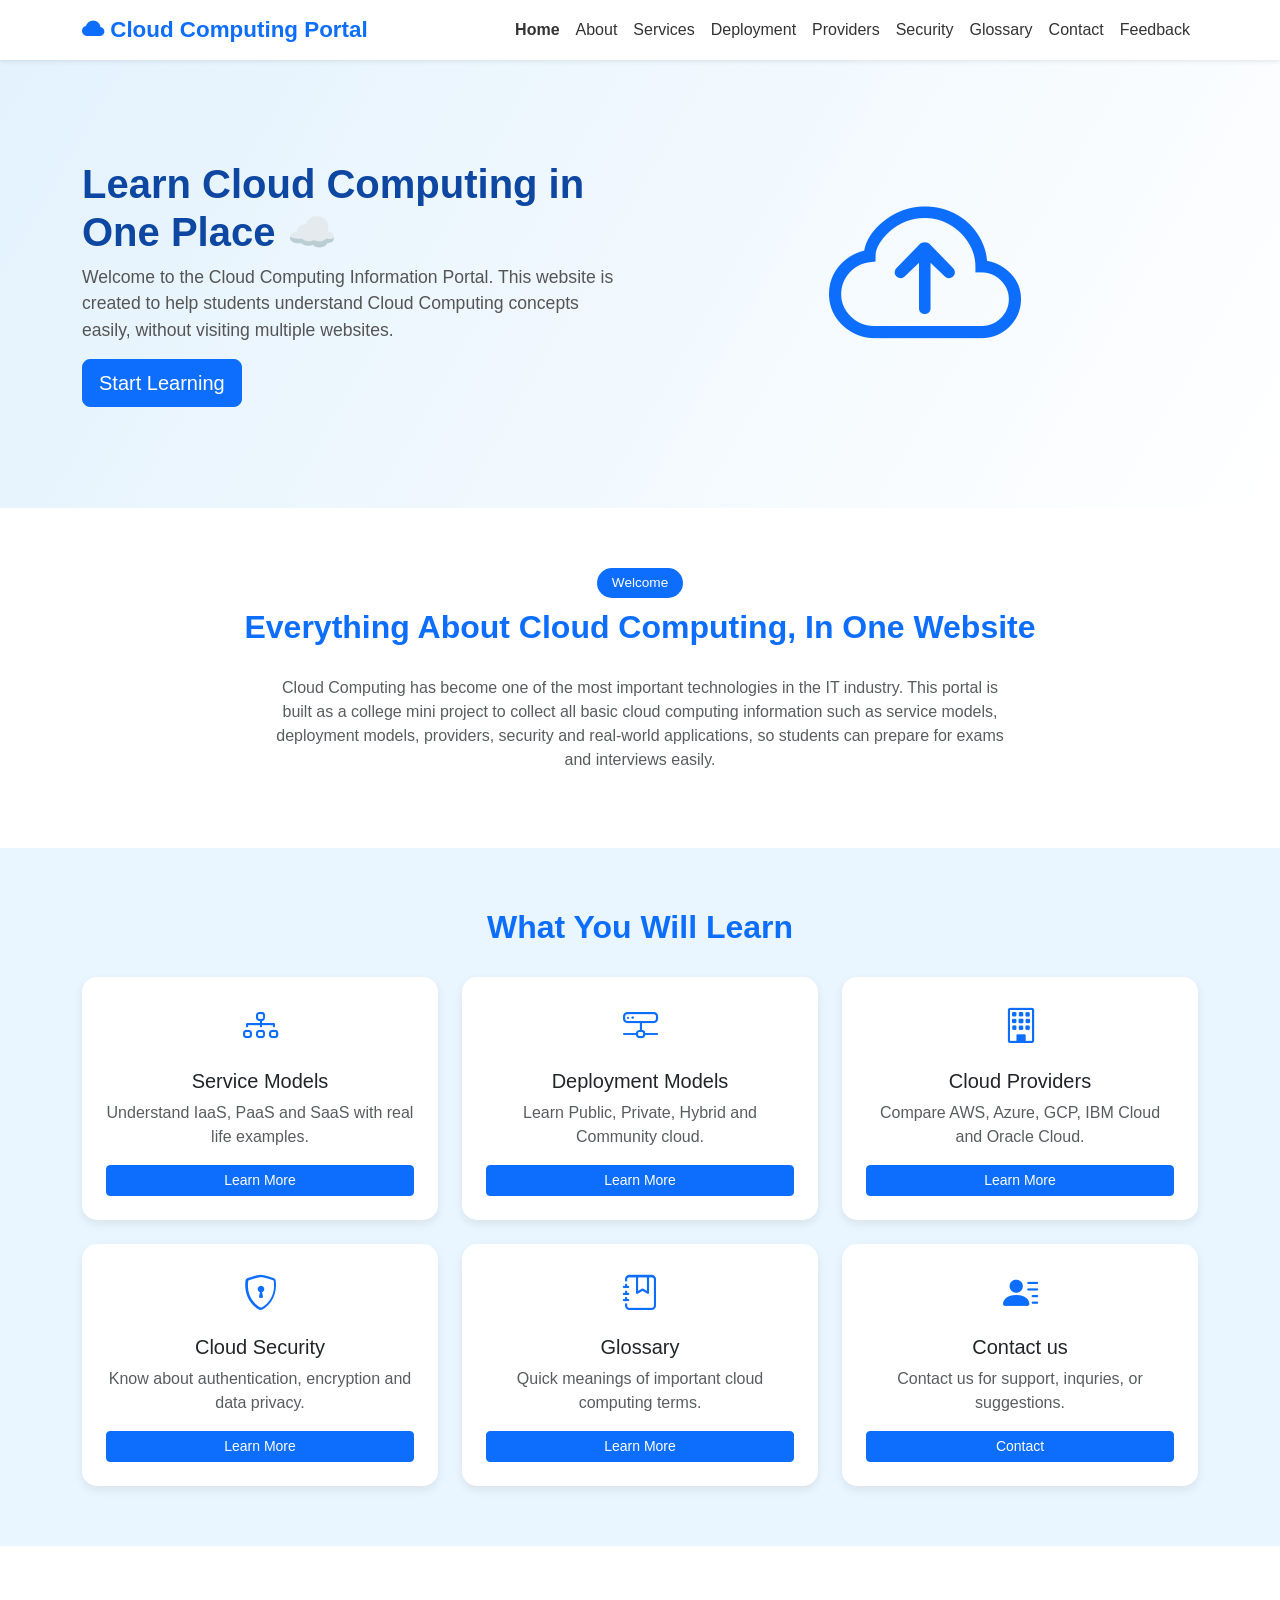
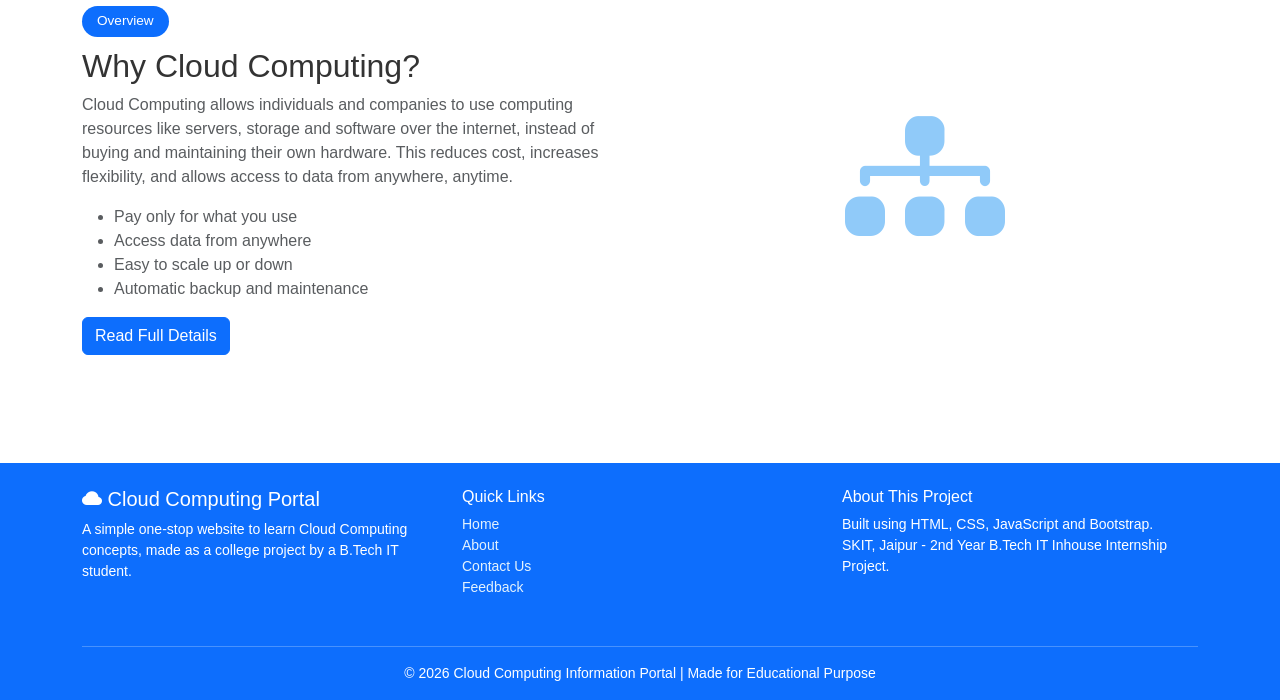
==== index.html @ cf0a2d75 "Add files via upload" ====
<!DOCTYPE html>
<html lang="en">
<head>
    <meta charset="UTF-8">
    <meta name="viewport" content="width=device-width, initial-scale=1.0">
    <title>Home | Cloud Computing Portal</title>

    <link href="https://cdn.jsdelivr.net/npm/bootstrap@5.3.3/dist/css/bootstrap.min.css" rel="stylesheet">
    <link rel="stylesheet" href="https://cdn.jsdelivr.net/npm/bootstrap-icons@1.11.3/font/bootstrap-icons.css">
    <link rel="stylesheet" href="style.css">
</head>
<body>

<nav class="navbar navbar-expand-lg navbar-light bg-white shadow-sm sticky-top">
    <div class="container">
        <a class="navbar-brand fw-bold text-primary" href="index.html">
            <i class="bi bi-cloud-fill"></i> Cloud Computing Portal
        </a>
        <button class="navbar-toggler" type="button" data-bs-toggle="collapse" data-bs-target="#mainNavbar">
            <span class="navbar-toggler-icon"></span>
        </button>

        <div class="collapse navbar-collapse" id="mainNavbar">
            <ul class="navbar-nav ms-auto mb-2 mb-lg-0">
                <li class="nav-item"><a class="nav-link" href="index.html">Home</a></li>
                <li class="nav-item"><a class="nav-link" href="about.html">About</a></li>
                <li class="nav-item"><a class="nav-link" href="services.html">Services</a></li>
                <li class="nav-item"><a class="nav-link" href="deployment.html">Deployment</a></li>
                <li class="nav-item"><a class="nav-link" href="providers.html">Providers</a></li>
                <li class="nav-item"><a class="nav-link" href="security.html">Security</a></li>
                <li class="nav-item"><a class="nav-link" href="glossary.html">Glossary</a></li>
                <li class="nav-item"><a class="nav-link" href="contact.html">Contact</a></li>
                <li class="nav-item"><a class="nav-link" href="feedback.html">Feedback</a></li>
            </ul>
        </div>
    </div>
</nav>

<section class="hero-section">
    <div class="container">
        <div class="row align-items-center">
            <div class="col-lg-6">
                <h1>Learn Cloud Computing in One Place ☁️</h1>
                <p>Welcome to the Cloud Computing Information Portal. This website is created to help students understand Cloud Computing concepts easily, without visiting multiple websites.</p>
                <a href="about.html" class="btn btn-primary btn-lg me-2">Start Learning</a>
            </div>
            <div class="col-lg-6 text-center mt-4 mt-lg-0">
                <i class="bi bi-cloud-arrow-up" style="font-size: 12rem; color:#0d6efd;"></i>
            </div>
        </div>
    </div>
</section>

<section class="section-padding">
    <div class="container text-center">
        <span class="topic-badge">Welcome</span>
        <h2 class="section-title">Everything About Cloud Computing, In One Website</h2>
        <p class="text-muted col-lg-8 mx-auto">
            Cloud Computing has become one of the most important technologies in the IT industry.
            This portal is built as a college mini project to collect all basic cloud computing
            information such as service models, deployment models, providers, security and
            real-world applications, so students can prepare for exams and interviews easily.
        </p>
    </div>
</section>

<section class="section-padding bg-light-blue">
    <div class="container">
        <h2 class="section-title">What You Will Learn</h2>
        <div class="row g-4">

            <div class="col-md-4">
                <div class="card h-100 p-4 text-center">
                    <i class="bi bi-diagram-3 feature-icon"></i>
                    <h5>Service Models</h5>
                    <p class="text-muted">Understand IaaS, PaaS and SaaS with real life examples.</p>
                    <a href="services.html" class="btn btn-sm btn-primary mt-auto">Learn More</a>
                </div>
            </div>

            <div class="col-md-4">
                <div class="card h-100 p-4 text-center">
                    <i class="bi bi-hdd-network feature-icon"></i>
                    <h5>Deployment Models</h5>
                    <p class="text-muted">Learn Public, Private, Hybrid and Community cloud.</p>
                    <a href="deployment.html" class="btn btn-sm btn-primary mt-auto">Learn More</a>
                </div>
            </div>

            <div class="col-md-4">
                <div class="card h-100 p-4 text-center">
                    <i class="bi bi-building feature-icon"></i>
                    <h5>Cloud Providers</h5>
                    <p class="text-muted">Compare AWS, Azure, GCP, IBM Cloud and Oracle Cloud.</p>
                    <a href="providers.html" class="btn btn-sm btn-primary mt-auto">Learn More</a>
                </div>
            </div>

            <div class="col-md-4">
                <div class="card h-100 p-4 text-center">
                    <i class="bi bi-shield-lock feature-icon"></i>
                    <h5>Cloud Security</h5>
                    <p class="text-muted">Know about authentication, encryption and data privacy.</p>
                    <a href="security.html" class="btn btn-sm btn-primary mt-auto">Learn More</a>
                </div>
            </div>

            <div class="col-md-4">
                <div class="card h-100 p-4 text-center">
                    <i class="bi bi-journal-bookmark feature-icon"></i>
                    <h5>Glossary</h5>
                    <p class="text-muted">Quick meanings of important cloud computing terms.</p>
                    <a href="glossary.html" class="btn btn-sm btn-primary mt-auto">Learn More</a>
                </div>
            </div>

            <div class="col-md-4">
                <div class="card h-100 p-4 text-center">
                    <i class="bi bi-person-lines-fill feature-icon"></i>
                    <h5>Contact us</h5>
                    <p class="text-muted">Contact us for support, inquries, or suggestions.</p>
                    <a href="contact.html" class="btn btn-sm btn-primary mt-auto">Contact</a>
                </div>
            </div>

        </div>
    </div>
</section>

<section class="section-padding">
    <div class="container">
        <div class="row align-items-center">
            <div class="col-lg-6">
                <span class="topic-badge">Overview</span>
                <h2>Why Cloud Computing?</h2>
                <p class="text-muted">
                    Cloud Computing allows individuals and companies to use computing resources like
                    servers, storage and software over the internet, instead of buying and maintaining
                    their own hardware. This reduces cost, increases flexibility, and allows access to
                    data from anywhere, anytime.
                </p>
                <ul class="text-muted">
                    <li>Pay only for what you use</li>
                    <li>Access data from anywhere</li>
                    <li>Easy to scale up or down</li>
                    <li>Automatic backup and maintenance</li>
                </ul>
                <a href="about.html" class="btn btn-primary">Read Full Details</a>
            </div>
            <div class="col-lg-6 text-center mt-4 mt-lg-0">
                <i class="bi bi-diagram-3-fill" style="font-size: 10rem; color:#90caf9;"></i>
            </div>
        </div>
    </div>
</section>

<footer class="footer-section bg-primary text-white mt-5 pt-4 pb-3">
    <div class="container">
        <div class="row">
            <div class="col-md-4 mb-3">
                <h5><i class="bi bi-cloud-fill"></i> Cloud Computing Portal</h5>
                <p class="small">A simple one-stop website to learn Cloud Computing concepts, made as a college project by a B.Tech IT student.</p>
            </div>
            <div class="col-md-4 mb-3">
                <h6>Quick Links</h6>
                <ul class="list-unstyled small">
                    <li><a href="index.html" class="footer-link">Home</a></li>
                    <li><a href="about.html" class="footer-link">About </a></li>
                    <li><a href="contact.html" class="footer-link">Contact Us</a></li>
                    <li><a href="feedback.html" class="footer-link">Feedback</a></li>
                </ul>
            </div>
            <div class="col-md-4 mb-3">
                <h6>About This Project</h6>
                <p class="small mb-0">Built using HTML, CSS, JavaScript and Bootstrap.</p>
                <p class="small">SKIT, Jaipur - 2nd Year B.Tech IT Inhouse Internship Project.</p>
            </div>
        </div>
        <hr class="border-light">
        <p class="text-center small mb-0">&copy; 2026 Cloud Computing Information Portal | Made for Educational Purpose</p>
    </div>
</footer>

<script src="https://cdn.jsdelivr.net/npm/bootstrap@5.3.3/dist/js/bootstrap.bundle.min.js"></script>
<script src="script.js"></script>

</body>
</html>
---- style.css ----
body {
    background-color: #ffffff;
    font-family: 'Segoe UI', Arial, sans-serif;
    color: #333333;
}


.section-padding {
    padding-top: 60px;
    padding-bottom: 60px;
}

.bg-light-blue {
    background-color: #eaf6ff;
}

.section-title {
    font-weight: 700;
    color: #0d6efd;
    margin-bottom: 30px;
    text-align: center;
}


.hero-section {
    background: linear-gradient(120deg, #e3f2fd 0%, #ffffff 100%);
    padding: 80px 0;
}

.hero-section h1 {
    font-weight: 800;
    color: #0d47a1;
}

.hero-section p {
    color: #555555;
    font-size: 1.1rem;
}


.card {
    border: none;
    border-radius: 15px;
    box-shadow: 0 4px 10px rgba(0, 0, 0, 0.08);
    transition: transform 0.25s ease, box-shadow 0.25s ease;
}

.card:hover {
    transform: translateY(-6px);
    box-shadow: 0 8px 18px rgba(0, 0, 0, 0.15);
}

.feature-icon {
    font-size: 2.2rem;
    color: #0d6efd;
    margin-bottom: 15px;
}


.navbar-brand {
    font-size: 1.4rem;
}

.nav-link {
    color: #333333 !important;
    font-weight: 500;
}

.nav-link:hover {
    color: #0d6efd !important;
}


.footer-link {
    color: #e3f2fd;
    text-decoration: none;
}

.footer-link:hover {
    color: #ffffff;
    text-decoration: underline;
}


.topic-badge {
    background-color: #0d6efd;
    color: #fff;
    border-radius: 20px;
    padding: 5px 15px;
    font-size: 0.85rem;
    display: inline-block;
    margin-bottom: 10px;
}


.provider-logo {
    font-size: 2.5rem;
    margin-bottom: 10px;
}


.glossary-term {
    color: #0d47a1;
    font-weight: 700;
}


#searchBox {
    border-radius: 25px;
    padding: 12px 20px;
}

.search-result-card {
    border-left: 5px solid #0d6efd;
}


.quiz-question {
    font-weight: 600;
    color: #0d47a1;
}

.quiz-option {
    cursor: pointer;
}

#quizScoreBox {
    display: none;
}


form label {
    font-weight: 600;
    color: #0d47a1;
}

.form-control:focus {
    border-color: #0d6efd;
    box-shadow: 0 0 0 0.2rem rgba(13, 110, 253, 0.15);
}


.fade-in {
    animation: fadeIn 0.8s ease-in;
}

@keyframes fadeIn {
    from {
        opacity: 0;
        transform: translateY(15px);
    }

    to {
        opacity: 1;
        transform: translateY(0);
    }
}


@media (max-width: 576px) {
    .hero-section {
        padding: 50px 0;
    }

    .hero-section h1 {
        font-size: 1.8rem;
    }
}
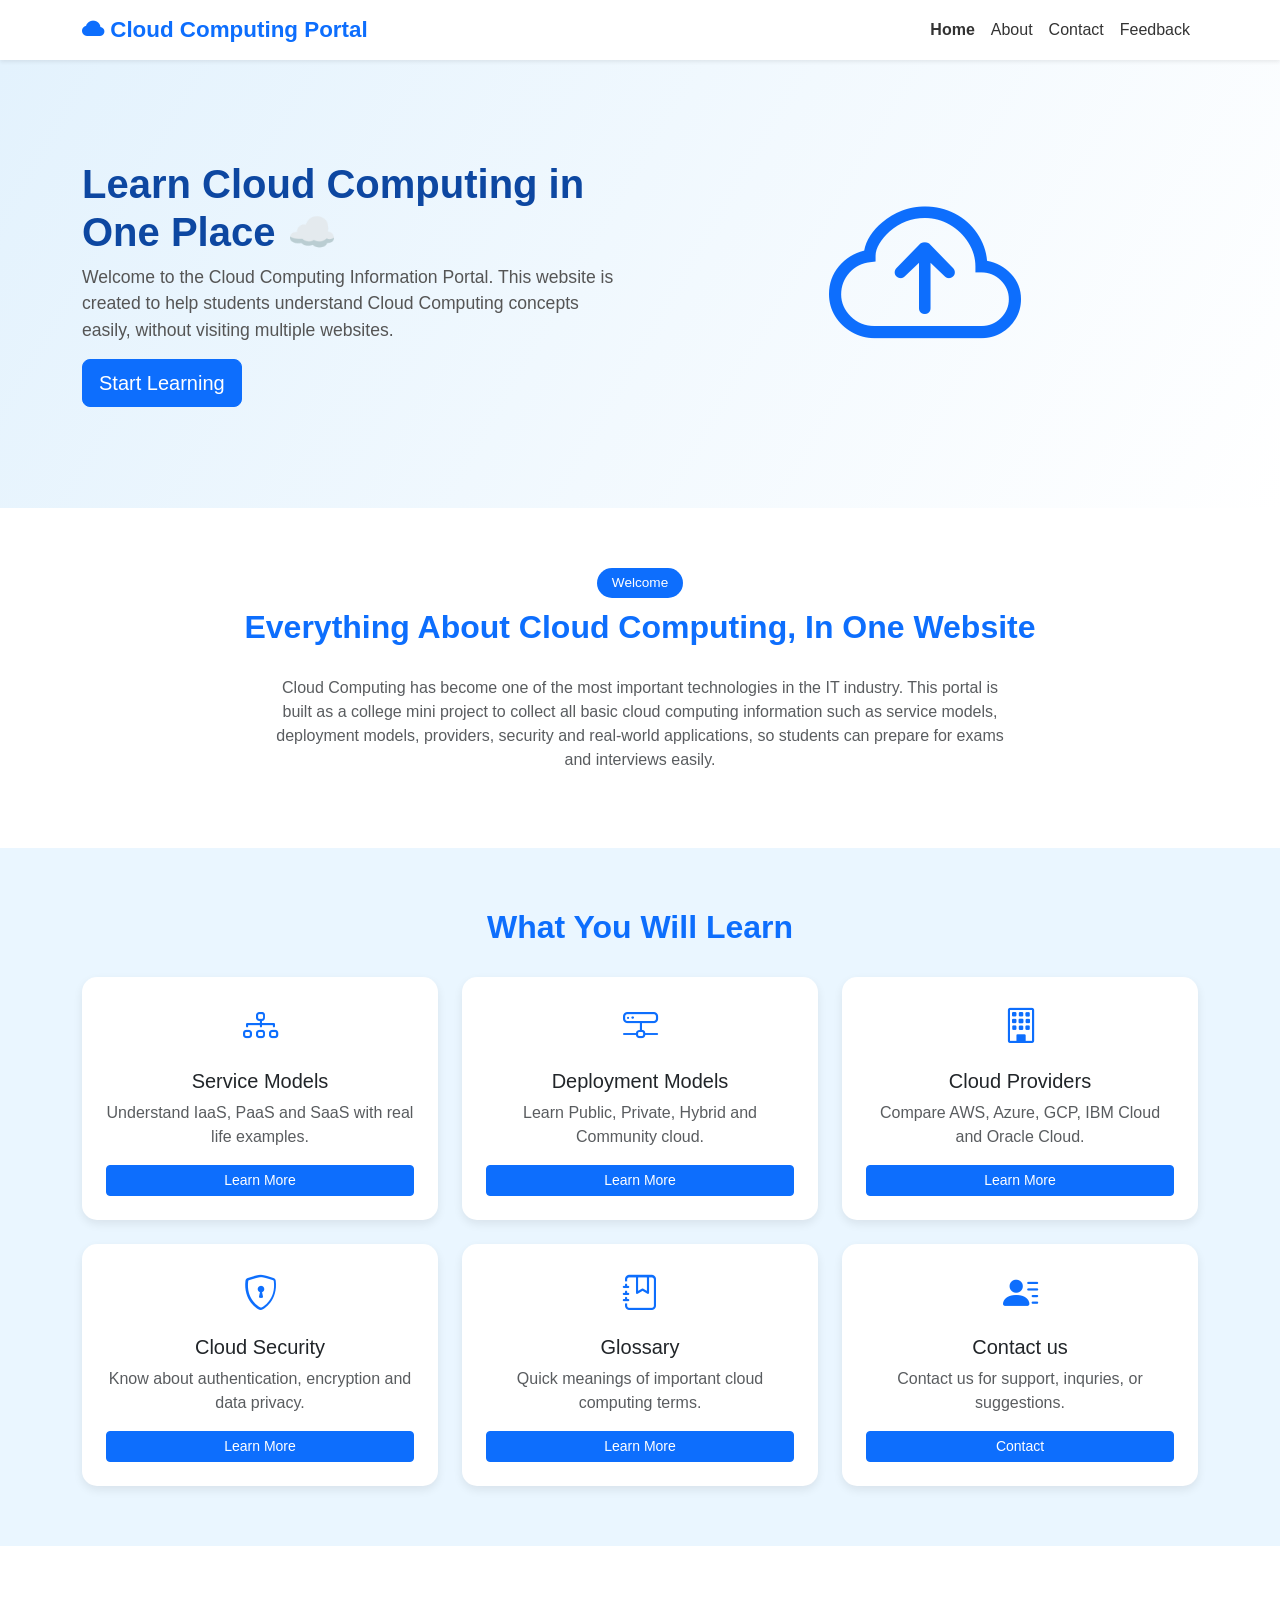
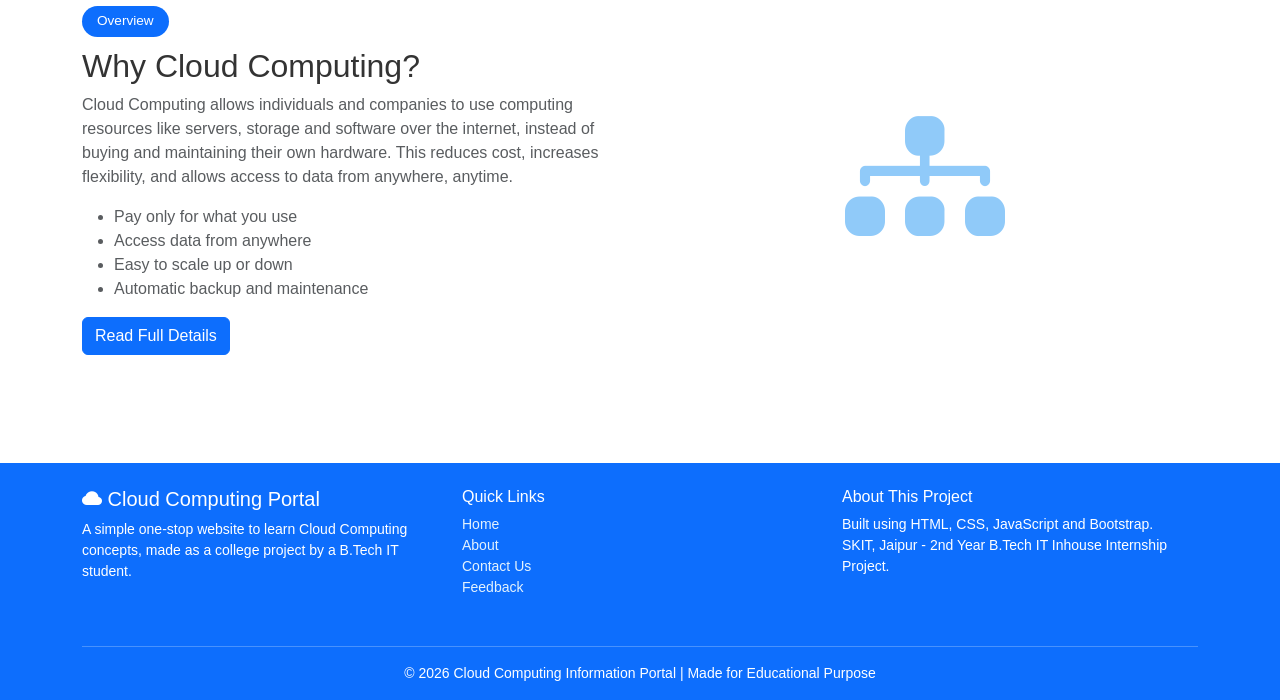
==== commit b481c7f9: "Update index.html" ====
--- a/index.html
+++ b/index.html
@@ -23,12 +23,7 @@
         <div class="collapse navbar-collapse" id="mainNavbar">
             <ul class="navbar-nav ms-auto mb-2 mb-lg-0">
                 <li class="nav-item"><a class="nav-link" href="index.html">Home</a></li>
-                <li class="nav-item"><a class="nav-link" href="about.html">About</a></li>
-                <li class="nav-item"><a class="nav-link" href="services.html">Services</a></li>
-                <li class="nav-item"><a class="nav-link" href="deployment.html">Deployment</a></li>
-                <li class="nav-item"><a class="nav-link" href="providers.html">Providers</a></li>
-                <li class="nav-item"><a class="nav-link" href="security.html">Security</a></li>
-                <li class="nav-item"><a class="nav-link" href="glossary.html">Glossary</a></li>
+                <li class="nav-item"><a class="nav-link" href="about.html">About</a></li
                 <li class="nav-item"><a class="nav-link" href="contact.html">Contact</a></li>
                 <li class="nav-item"><a class="nav-link" href="feedback.html">Feedback</a></li>
             </ul>
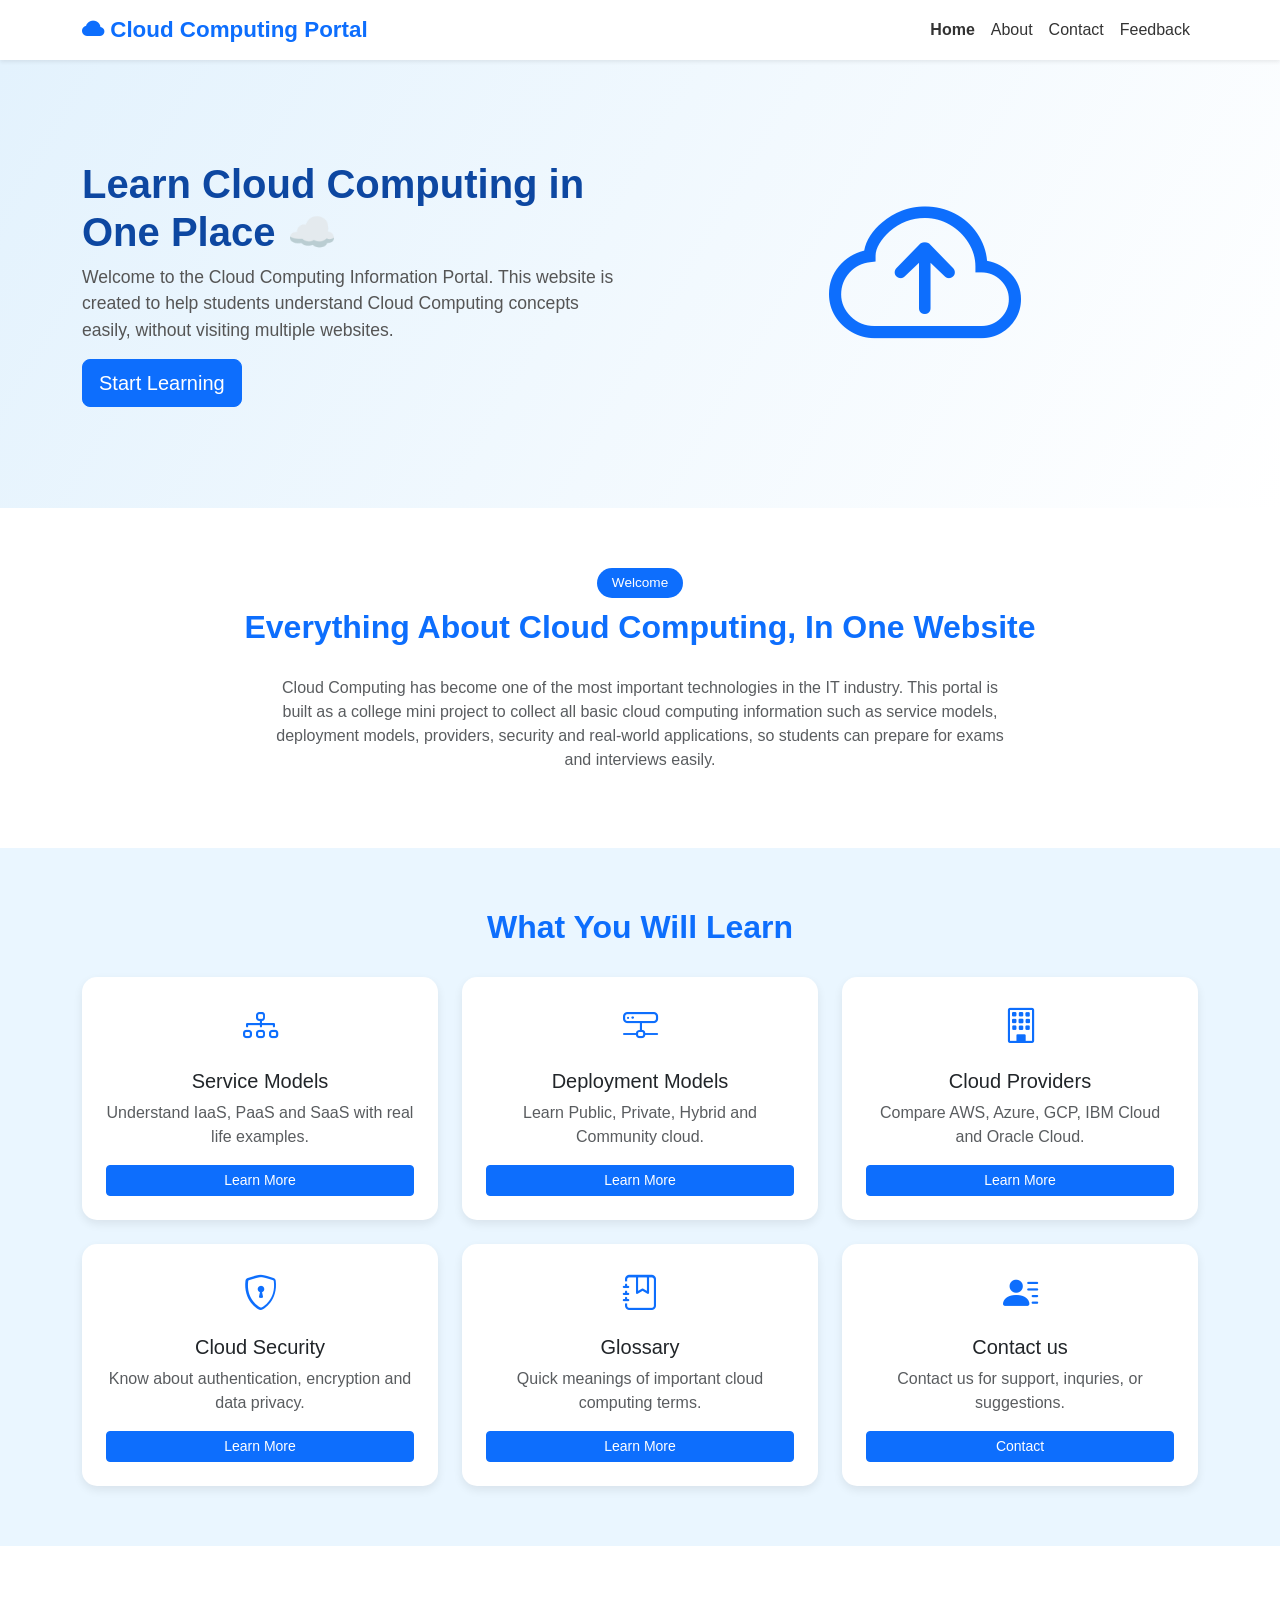
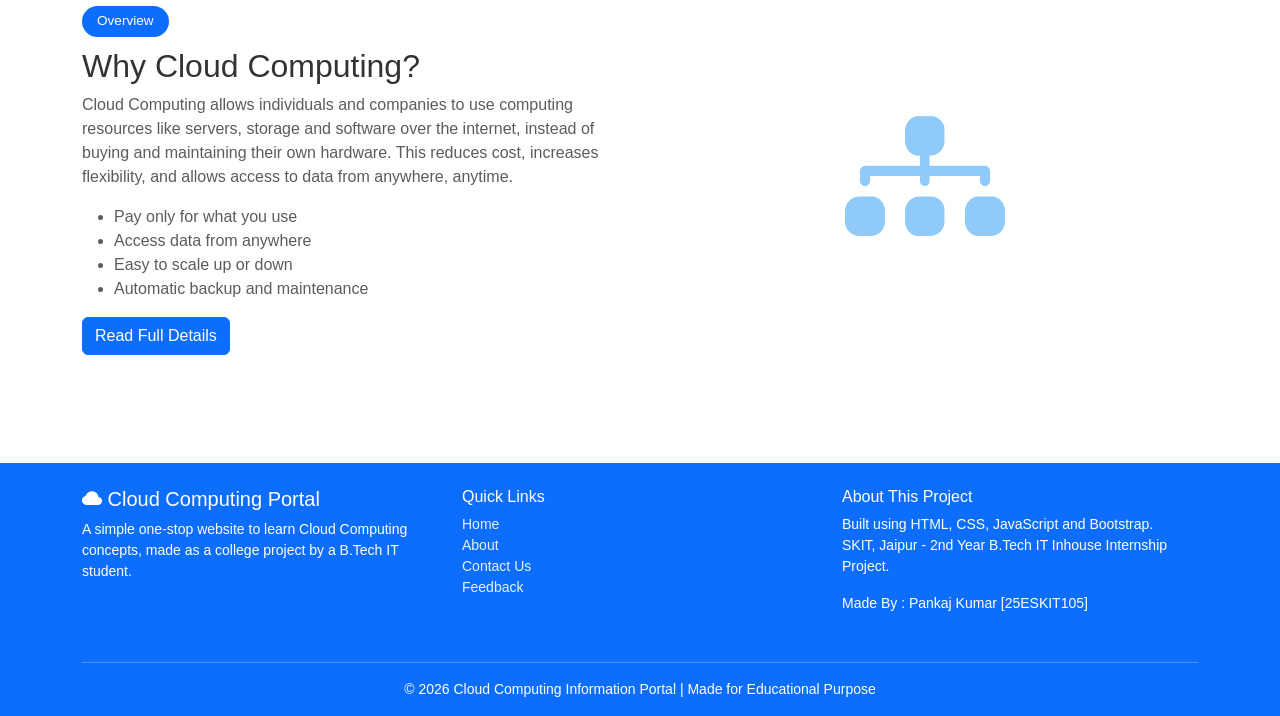
==== commit b7c1df49: "Update index.html" ====
--- a/index.html
+++ b/index.html
@@ -169,6 +169,8 @@
                 <h6>About This Project</h6>
                 <p class="small mb-0">Built using HTML, CSS, JavaScript and Bootstrap.</p>
                 <p class="small">SKIT, Jaipur - 2nd Year B.Tech IT Inhouse Internship Project.</p>
+                 <p class="small">Made By : Pankaj Kumar [25ESKIT105] </p>
+                 
             </div>
         </div>
         <hr class="border-light">
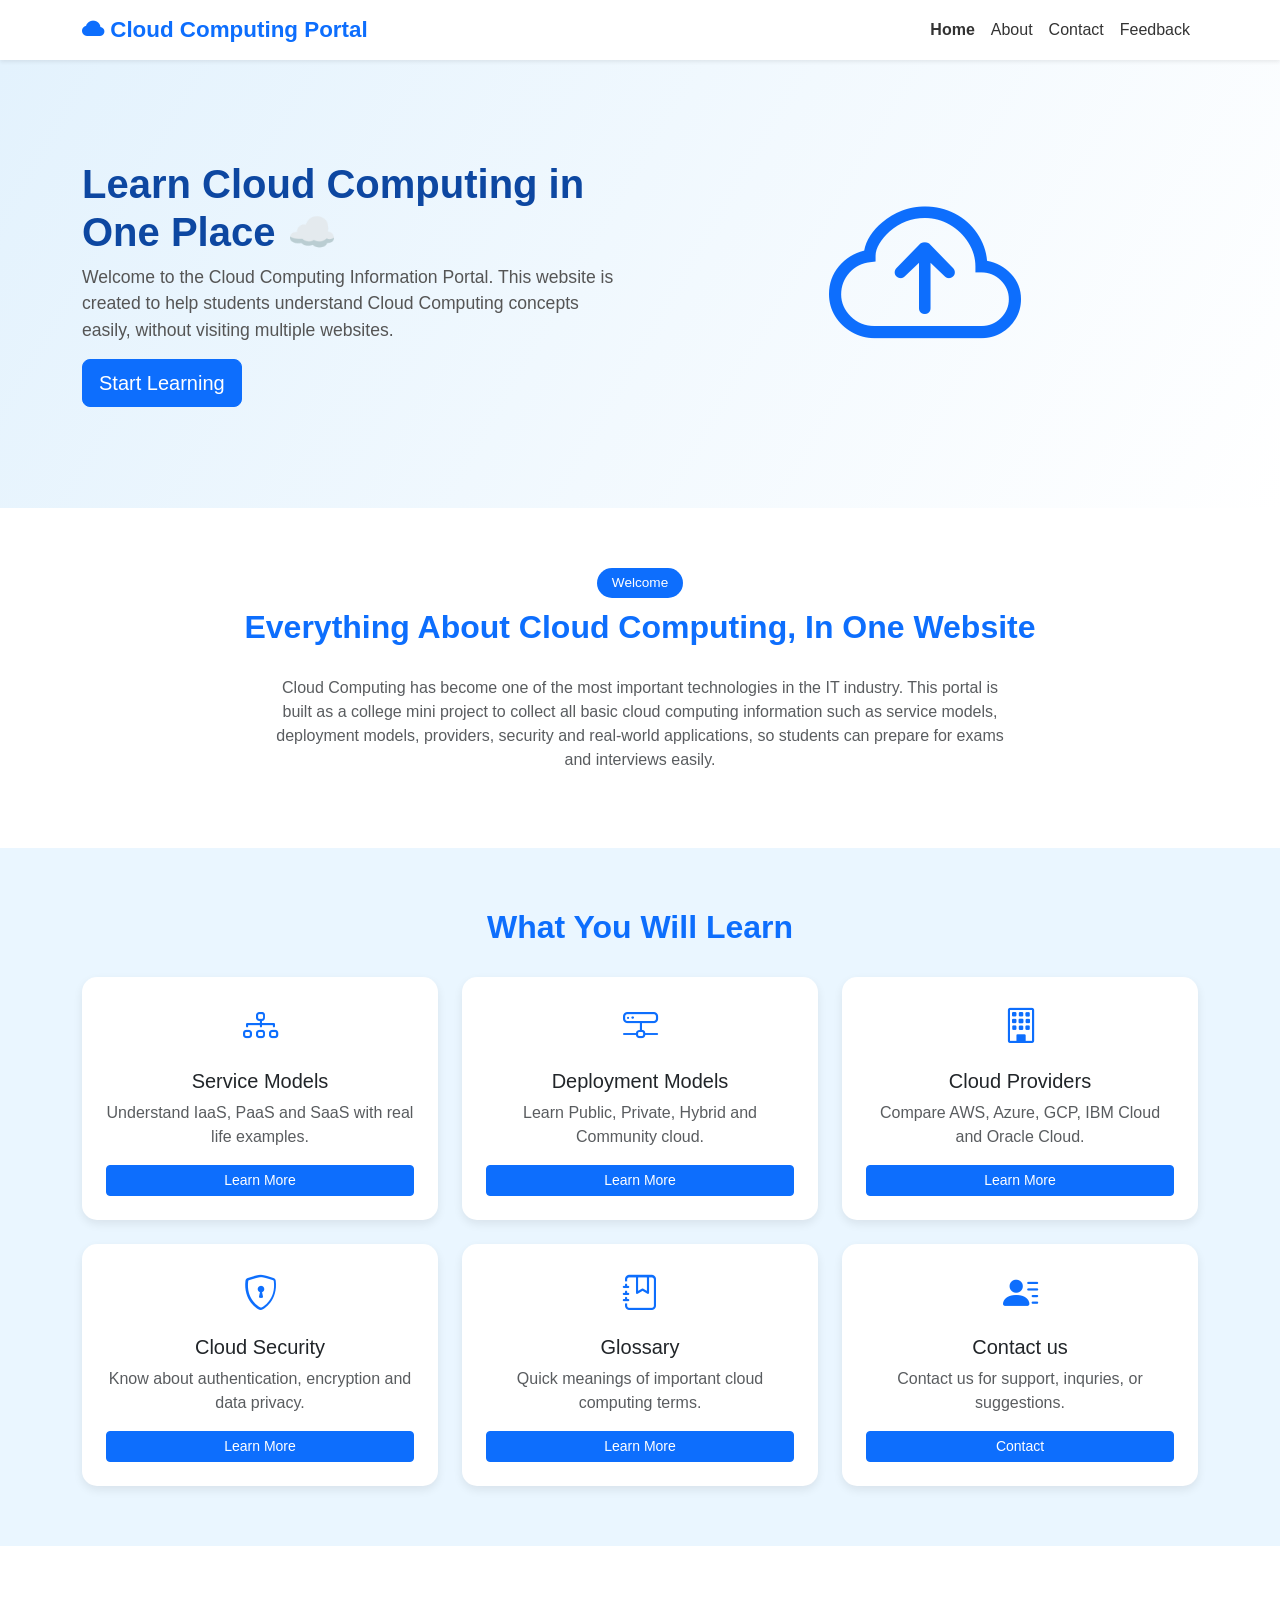
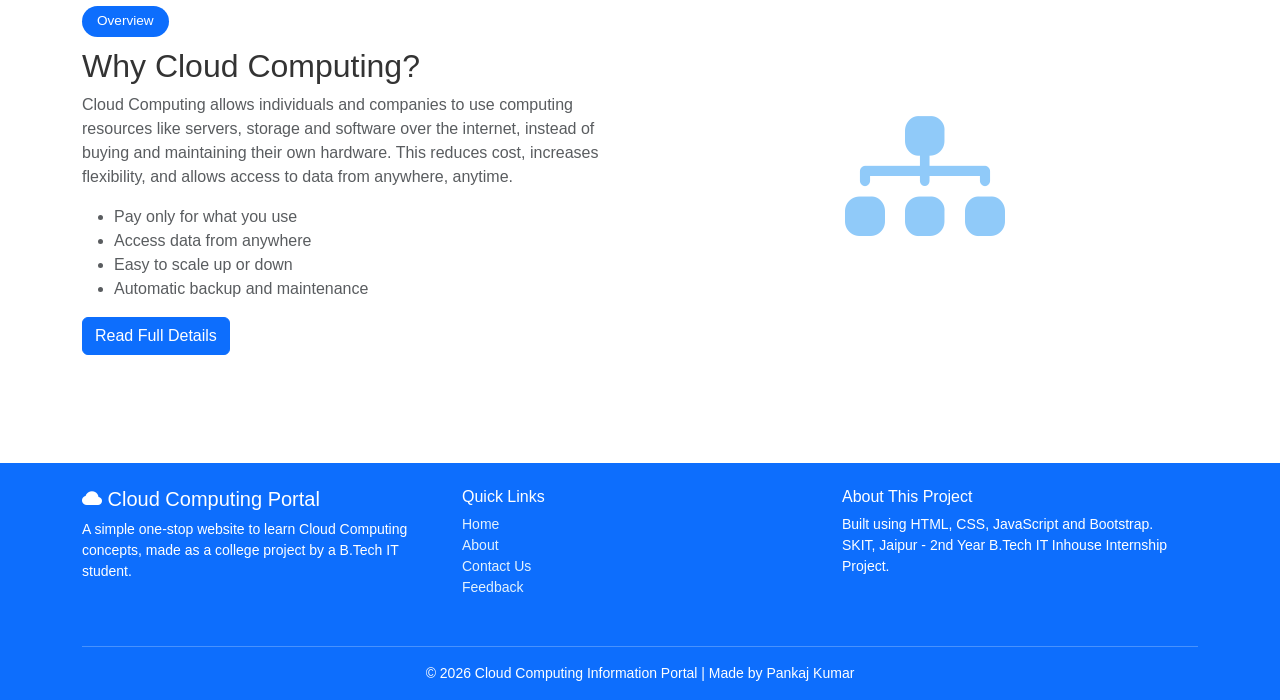
==== commit 78fff8d4: "Update index.html" ====
--- a/index.html
+++ b/index.html
@@ -169,12 +169,12 @@
                 <h6>About This Project</h6>
                 <p class="small mb-0">Built using HTML, CSS, JavaScript and Bootstrap.</p>
                 <p class="small">SKIT, Jaipur - 2nd Year B.Tech IT Inhouse Internship Project.</p>
-                 <p class="small">Made By : Pankaj Kumar [25ESKIT105] </p>
+              
                  
             </div>
         </div>
         <hr class="border-light">
-        <p class="text-center small mb-0">&copy; 2026 Cloud Computing Information Portal | Made for Educational Purpose</p>
+        <p class="text-center small mb-0">&copy; 2026 Cloud Computing Information Portal | Made by Pankaj Kumar</p>
     </div>
 </footer>
 
